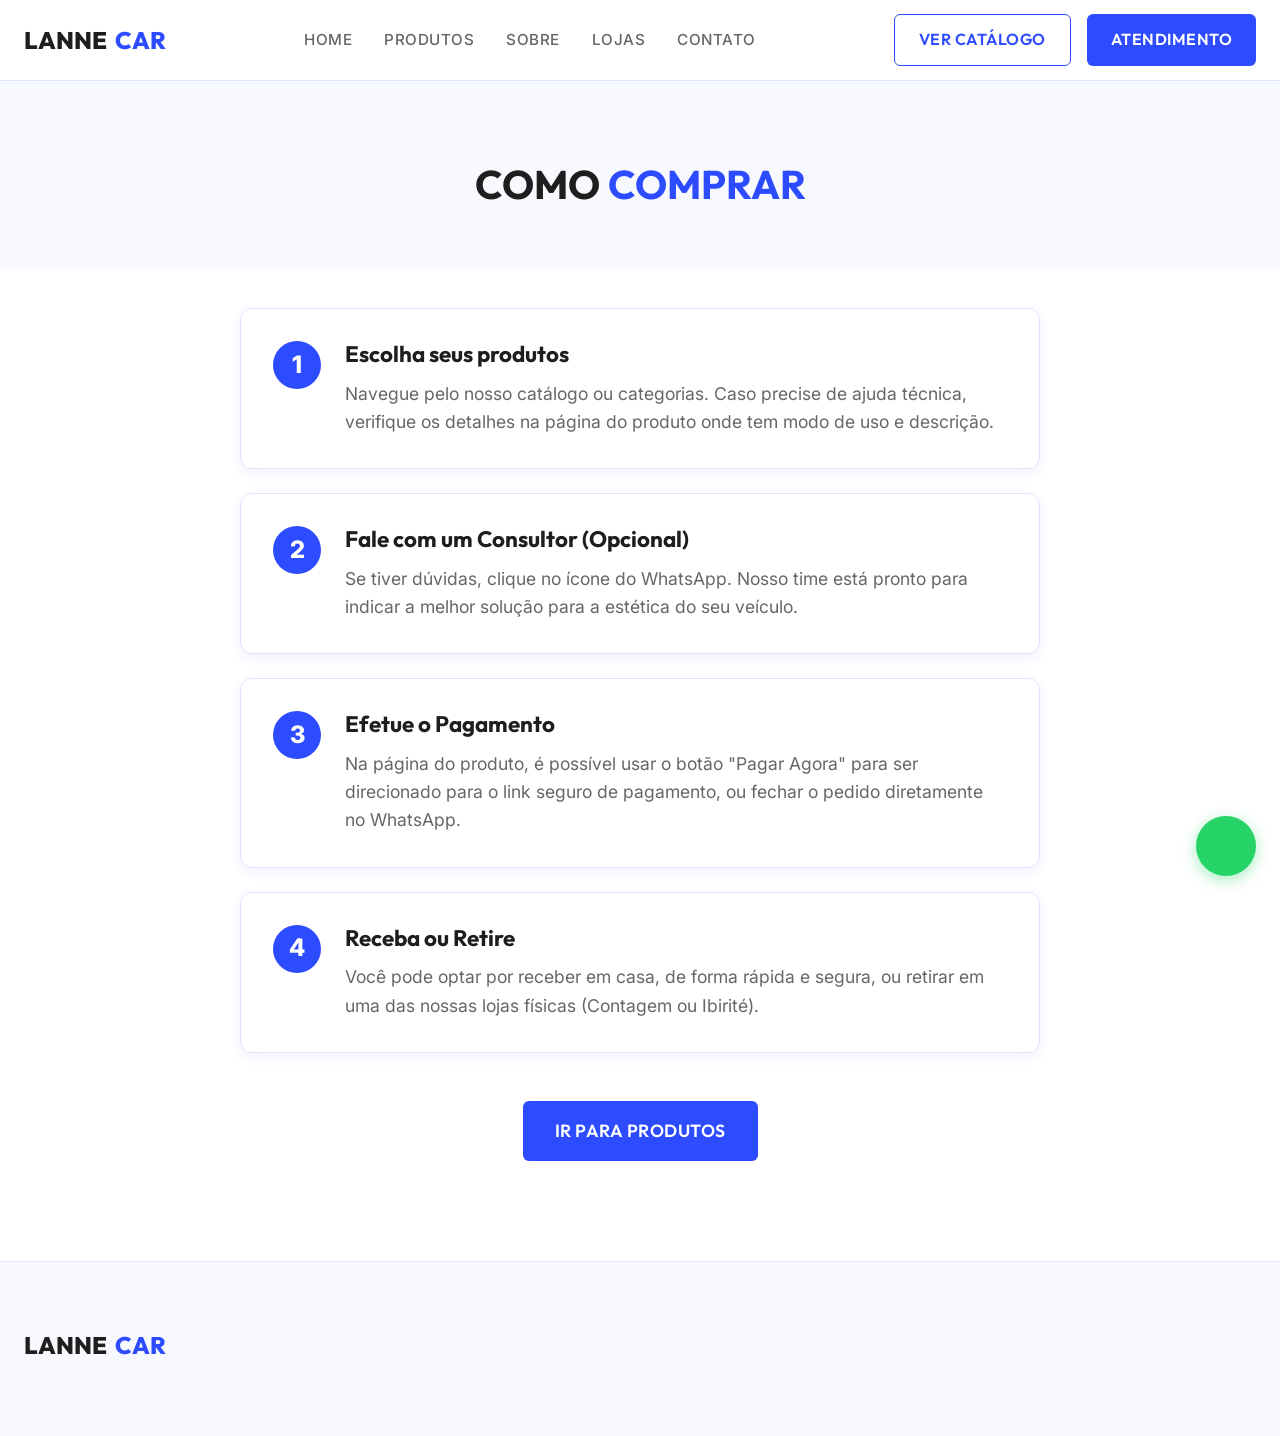
==== como-comprar.html @ 8e2ce5c0 "first commit" ====
<!DOCTYPE html>
<html lang="pt-BR">
<head>
  <meta charset="UTF-8">
  <meta name="viewport" content="width=device-width, initial-scale=1.0">
  <title>Como Comprar | Lanne Car</title>
  <link rel="icon" type="image/png" href="https://scontent.fsdu4-1.fna.fbcdn.net/v/t1.15752-9/660948894_961454283005131_7601419460369613948_n.png?stp=dst-png_s480x480&_nc_cat=104&ccb=1-7&_nc_sid=0024fc&_nc_ohc=mJZyaBDKS7AQ7kNvwHvlDQ8&_nc_oc=Adqmt0sM0Fbmg-bQr2sOGzH-_mkMLDlBms2aUweGAhyrxts8bx9t1x0LIhRByRxDQFmzbzq97hFnvZgyqr-ss69I&_nc_ad=z-m&_nc_cid=1295&_nc_zt=23&_nc_ht=scontent.fsdu4-1.fna&_nc_ss=7a32e&oh=03_Q7cD5AGkzr9L77WL-gCHNC8WJWsJtWjnVPq7baq5R8Hk63WqEA&oe=69F732B8" />
  <link rel="stylesheet" href="style.css">
  <style>
    .support-header {
      padding: 160px 0 60px;
      text-align: center;
      background: var(--color-soft-gray);
    }
    .support-content {
      max-width: 800px;
      margin: 0 auto;
      padding: 40px 0 100px;
    }
    .step-card {
      background: var(--color-white);
      padding: 32px;
      border-radius: var(--radius);
      border: 1px solid var(--color-gray);
      margin-bottom: 24px;
      display: flex;
      gap: 24px;
      align-items: flex-start;
      box-shadow: var(--shadow);
    }
    .step-num {
      width: 48px;
      height: 48px;
      background: var(--color-blue);
      color: var(--color-white);
      border-radius: 50%;
      display: flex;
      align-items: center;
      justify-content: center;
      font-size: 1.5rem;
      font-weight: 800;
      flex-shrink: 0;
    }
    .step-text h2 {
      font-size: 1.4rem;
      margin-bottom: 12px;
      color: var(--color-black);
    }
    .step-text p {
      color: var(--color-light-gray);
      font-size: 1.1rem;
      line-height: 1.6;
    }
    @media (max-width: 576px) {
      .step-card { flex-direction: column; }
    }
  </style>
</head>
<body>

  <header>
    <div class="container header-container">
      <a href="index.html" class="logo">LANNE<span>CAR</span></a>
      <ul class="nav-menu">
        <li><a href="index.html" class="nav-link">Home</a></li>
        <li><a href="produtos.html" class="nav-link">Produtos</a></li>
        <li><a href="sobre.html" class="nav-link">Sobre</a></li>
        <li><a href="lojas.html" class="nav-link">Lojas</a></li>
        <li><a href="contato.html" class="nav-link">Contato</a></li>
      </ul>
      <div class="header-actions">
        <a href="produtos.html" class="btn btn-secondary">Ver Catálogo</a>
        <a href="#" class="btn btn-primary js-wpp-link" target="_blank">Atendimento</a>
      </div>
      <button class="mobile-menu-btn">☰</button>
    </div>
  </header>

  <div class="support-header">
    <div class="container">
      <h1 class="section-title" style="margin-bottom: 0;">Como <span>Comprar</span></h1>
    </div>
  </div>

  <main class="container support-content">
    
    <div class="step-card">
      <div class="step-num">1</div>
      <div class="step-text">
        <h2>Escolha seus produtos</h2>
        <p>Navegue pelo nosso catálogo ou categorias. Caso precise de ajuda técnica, verifique os detalhes na página do produto onde tem modo de uso e descrição.</p>
      </div>
    </div>
    
    <div class="step-card">
      <div class="step-num">2</div>
      <div class="step-text">
        <h2>Fale com um Consultor (Opcional)</h2>
        <p>Se tiver dúvidas, clique no ícone do WhatsApp. Nosso time está pronto para indicar a melhor solução para a estética do seu veículo.</p>
      </div>
    </div>

    <div class="step-card">
      <div class="step-num">3</div>
      <div class="step-text">
        <h2>Efetue o Pagamento</h2>
        <p>Na página do produto, é possível usar o botão "Pagar Agora" para ser direcionado para o link seguro de pagamento, ou fechar o pedido diretamente no WhatsApp.</p>
      </div>
    </div>

    <div class="step-card">
      <div class="step-num">4</div>
      <div class="step-text">
        <h2>Receba ou Retire</h2>
        <p>Você pode optar por receber em casa, de forma rápida e segura, ou retirar em uma das nossas lojas físicas (Contagem ou Ibirité).</p>
      </div>
    </div>

    <div style="text-align: center; margin-top: 48px;">
      <a href="produtos.html" class="btn btn-primary" style="padding: 16px 32px; font-size: 1.1rem;">Ir para produtos</a>
    </div>

  </main>

  <footer>
    <div class="container">
      <div class="footer-grid">
        <div class="footer-col">
          <a href="index.html" class="logo">LANNE<span>CAR</span></a>
        </div>
      </div>
    </div>
  </footer>

  <script src="script.js"></script>
</body>
</html>
---- style.css ----
@import url('https://fonts.googleapis.com/css2?family=Outfit:wght@300;400;600;700;800&family=Inter:wght@400;500;600&display=swap');

:root {
  --color-blue: #2D4BFF;
  --color-secondary-blue: #00AEEF;
  --color-blue-dark: #1A35CF;
  --color-blue-light: #F4F7FF;
  --color-white: #FFFFFF;
  --color-black: #1E1E1E;
  --color-gray: #E0E4FF;
  --color-light-gray: #666666;
  --color-soft-gray: #F8F9FF;

  --font-heading: 'Outfit', sans-serif;
  --font-body: 'Inter', sans-serif;

  --transition: all 0.3s ease;
  --radius: 12px;
  --radius-sm: 6px;
  --radius-lg: 20px;
  --shadow: 0 4px 12px rgba(45, 75, 255, 0.08);
  --shadow-lg: 0 10px 30px rgba(45, 75, 255, 0.12);
}

* {
  margin: 0;
  padding: 0;
  box-sizing: border-box;
}

body {
  font-family: var(--font-body);
  background-color: var(--color-white);
  color: var(--color-black);
  line-height: 1.6;
  overflow-x: hidden;
}

h1, h2, h3, h4, h5, h6 {
  font-family: var(--font-heading);
  font-weight: 700;
  line-height: 1.2;
}

a {
  text-decoration: none;
  color: inherit;
  transition: var(--transition);
}

ul {
  list-style: none;
}

img {
  max-width: 100%;
  height: auto;
  display: block;
}

/* Base Components */
.container {
  width: 100%;
  max-width: 1280px;
  margin: 0 auto;
  padding: 0 24px;
}

/* Buttons */
.btn {
  display: inline-flex;
  align-items: center;
  justify-content: center;
  padding: 12px 24px;
  border-radius: var(--radius-sm);
  font-family: var(--font-heading);
  font-weight: 600;
  font-size: 1rem;
  letter-spacing: 0.5px;
  cursor: pointer;
  transition: var(--transition);
  border: none;
  gap: 8px;
  text-transform: uppercase;
}

.btn-primary {
  background-color: var(--color-blue);
  color: var(--color-white);
}

.btn-primary:hover {
  background-color: var(--color-blue-dark);
  box-shadow: 0 4px 15px rgba(45, 75, 255, 0.3);
}

.btn-secondary {
  background-color: var(--color-white);
  color: var(--color-blue);
  border: 1px solid var(--color-blue);
}

.btn-secondary:hover {
  background-color: var(--color-blue-light);
}

.btn-accent {
  background-color: var(--color-blue);
  color: var(--color-white);
}

.btn-accent:hover {
  background-color: var(--color-blue-dark);
}

.btn-whatsapp {
  background-color: #25D366;
  color: var(--color-white);
  border-radius: var(--radius-sm);
}
.btn-whatsapp:hover {
  background-color: #20BA56;
  box-shadow: 0 4px 15px rgba(37, 211, 102, 0.3);
}

/* Header */
header {
  position: fixed;
  top: 0;
  width: 100%;
  background-color: rgba(255, 255, 255, 0.95);
  backdrop-filter: blur(10px);
  z-index: 1000;
  border-bottom: 1px solid var(--color-gray);
}

.header-container {
  display: flex;
  justify-content: space-between;
  align-items: center;
  height: 80px;
}

.logo {
  font-family: var(--font-heading);
  font-weight: 800;
  font-size: 1.5rem;
  color: var(--color-black);
  display: flex;
  align-items: center;
  gap: 8px;
}
.logo span {
  color: var(--color-blue);
}

.nav-menu {
  display: flex;
  gap: 32px;
}

.nav-link {
  font-weight: 500;
  color: var(--color-light-gray);
  font-size: 0.95rem;
  text-transform: uppercase;
  letter-spacing: 0.5px;
}

.nav-link:hover, .nav-link.active {
  color: var(--color-blue);
}

.header-actions {
  display: flex;
  gap: 16px;
}

.mobile-menu-btn {
  display: none;
  background: none;
  border: none;
  color: var(--color-black);
  font-size: 1.5rem;
  cursor: pointer;
}

/* Section base */
.section {
  padding: 80px 0;
}

.section-title {
  text-align: center;
  font-size: 2.5rem;
  margin-bottom: 48px;
  text-transform: uppercase;
  color: var(--color-black);
}
.section-title span {
  color: var(--color-blue);
}

/* Cards */
.product-card {
  background-color: var(--color-white);
  border-radius: var(--radius);
  overflow: hidden;
  transition: var(--transition);
  border: 1px solid var(--color-gray);
  display: flex;
  flex-direction: column;
  box-shadow: var(--shadow);
}

.product-card:hover {
  transform: translateY(-5px);
  box-shadow: var(--shadow-lg);
  border-color: var(--color-blue);
}

.product-img-wrap {
  position: relative;
  width: 100%;
  aspect-ratio: 1;
  overflow: hidden;
  background-color: var(--color-soft-gray);
  display: flex;
  align-items: center;
  justify-content: center;
}
.product-img-wrap img {
  width: 100%;
  height: 100%;
  object-fit: cover;
  transition: var(--transition);
}
.product-card:hover .product-img-wrap img {
  transform: scale(1.05);
}

.product-category {
  position: absolute;
  top: 12px;
  left: 12px;
  background-color: var(--color-blue);
  color: #fff;
  padding: 4px 8px;
  font-size: 0.75rem;
  font-weight: 600;
  border-radius: var(--radius-sm);
  text-transform: uppercase;
  font-family: var(--font-heading);
  z-index: 1;
}

.product-info {
  padding: 24px;
  display: flex;
  flex-direction: column;
  flex-grow: 1;
}

.product-stars {
  color: var(--color-blue);
  margin-bottom: 12px;
  font-size: 0.9rem;
  display: flex;
  gap: 2px;
}

.product-title {
  font-size: 1.1rem;
  margin-bottom: 8px;
  color: var(--color-black);
  display: -webkit-box;
  -webkit-line-clamp: 2;
  line-clamp: 2;
  -webkit-box-orient: vertical;
  overflow: hidden;
  min-height: 2.64rem;
}

.product-desc {
  font-size: 0.85rem;
  color: var(--color-light-gray);
  margin-bottom: 16px;
  display: -webkit-box;
  -webkit-line-clamp: 2;
  line-clamp: 2;
  -webkit-box-orient: vertical;
  overflow: hidden;
  flex-grow: 1;
}

.product-price {
  font-size: 1.4rem;
  font-weight: 800;
  color: var(--color-blue);
  font-family: var(--font-heading);
  margin-bottom: 16px;
}

.product-actions {
  display: flex;
  flex-direction: column;
  gap: 8px;
}

/* Icons */
.icon-svg {
  width: 24px;
  height: 24px;
  fill: currentColor;
}

/* Floating WhatsApp */
.floating-wpp {
  position: fixed;
  bottom: 24px;
  right: 24px;
  background-color: #25D366;
  color: var(--color-white);
  width: 60px;
  height: 60px;
  border-radius: 50%;
  display: flex;
  align-items: center;
  justify-content: center;
  font-size: 32px;
  box-shadow: 0 4px 15px rgba(37, 211, 102, 0.4);
  z-index: 1000;
  transition: var(--transition);
}
.floating-wpp:hover {
  transform: scale(1.1);
}

/* Footer */
footer {
  background-color: var(--color-soft-gray);
  padding: 64px 0 24px;
  border-top: 1px solid var(--color-gray);
  color: var(--color-black);
}
.footer-grid {
  display: grid;
  grid-template-columns: 2fr 1fr 1fr 1fr;
  gap: 48px;
  margin-bottom: 48px;
}
.footer-col h3 {
  font-size: 1.2rem;
  margin-bottom: 24px;
  color: var(--color-black);
}
.footer-links {
  display: flex;
  flex-direction: column;
  gap: 12px;
}
.footer-links a {
  color: var(--color-light-gray);
}
.footer-links a:hover {
  color: var(--color-blue);
}
.footer-bottom {
  text-align: center;
  padding-top: 24px;
  border-top: 1px solid var(--color-gray);
  color: var(--color-light-gray);
  font-size: 0.9rem;
}

/* Responsive */
@media (max-width: 992px) {
  .nav-menu {
    display: none;
  }
  .mobile-menu-btn {
    display: block;
  }
  .header-actions .btn {
    display: none;
  }
  .nav-menu {
    display: none;
    flex-direction: column;
    position: absolute;
    top: 80px;
    left: 0;
    width: 100%;
    background-color: var(--color-white);
    padding: 24px;
    border-bottom: 1px solid var(--color-gray);
    box-shadow: var(--shadow-lg);
    z-index: 1000;
  }
  .nav-menu.show {
    display: flex;
  }
  .nav-menu li {
    margin-bottom: 16px;
  }
  .nav-menu li:last-child {
    margin-bottom: 0;
  }
  .nav-link {
    font-size: 1.1rem;
    display: block;
  }
  .footer-grid {
    grid-template-columns: 1fr 1fr;
  }
}
@media (max-width: 576px) {
  .footer-grid {
    grid-template-columns: 1fr;
  }
  .section-title {
    font-size: 2rem;
  }
  .hero-buttons {
    flex-direction: column;
  }
  .hero-buttons .btn {
    width: 100%;
  }
}
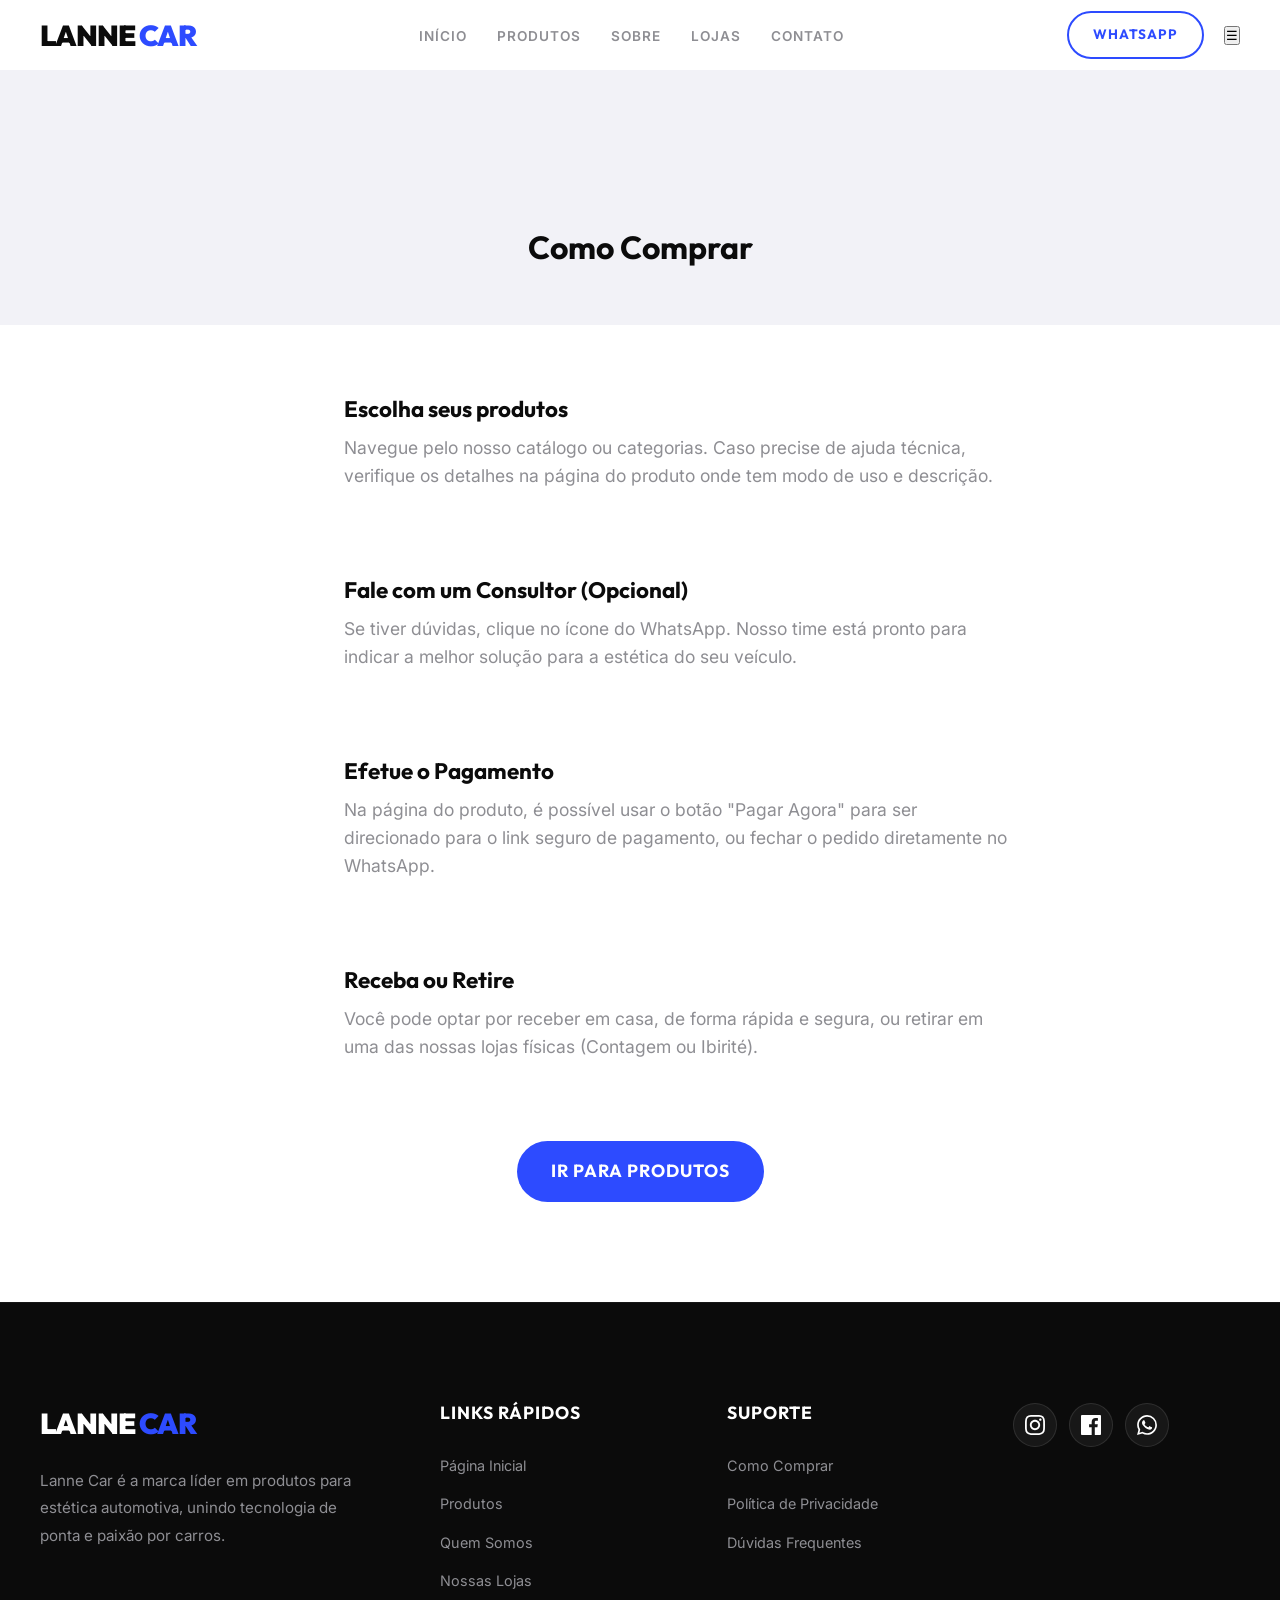
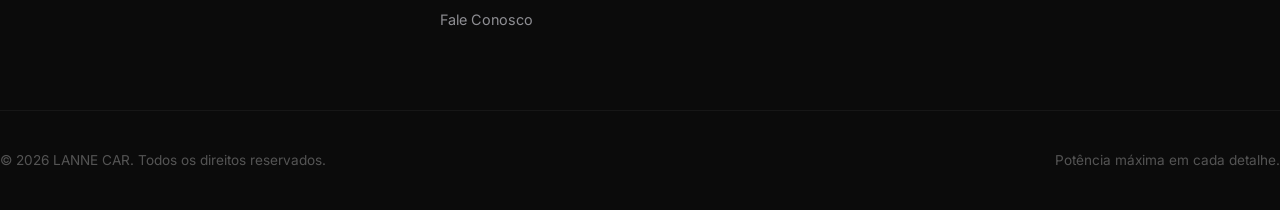
==== commit b9e80014: "atualização do site" ====
--- a/como-comprar.html
+++ b/como-comprar.html
@@ -58,21 +58,23 @@
 </head>
 <body>
 
-  <header>
-    <div class="container header-container">
+  <!-- Header -->
+  <header id="main-header" class="scrolled">
+    <div class="container header-inner">
       <a href="index.html" class="logo">LANNE<span>CAR</span></a>
-      <ul class="nav-menu">
-        <li><a href="index.html" class="nav-link">Home</a></li>
-        <li><a href="produtos.html" class="nav-link">Produtos</a></li>
-        <li><a href="sobre.html" class="nav-link">Sobre</a></li>
-        <li><a href="lojas.html" class="nav-link">Lojas</a></li>
-        <li><a href="contato.html" class="nav-link">Contato</a></li>
-      </ul>
+      <nav>
+        <ul class="nav-menu">
+          <li><a href="index.html" class="nav-link">Início</a></li>
+          <li><a href="produtos.html" class="nav-link">Produtos</a></li>
+          <li><a href="sobre.html" class="nav-link">Sobre</a></li>
+          <li><a href="lojas.html" class="nav-link">Lojas</a></li>
+          <li><a href="contato.html" class="nav-link">Contato</a></li>
+        </ul>
+      </nav>
       <div class="header-actions">
-        <a href="produtos.html" class="btn btn-secondary">Ver Catálogo</a>
-        <a href="#" class="btn btn-primary js-wpp-link" target="_blank">Atendimento</a>
+        <a href="#" class="btn btn-outline js-wpp-link" target="_blank">WhatsApp</a>
+        <button id="open-menu" class="mobile-only-btn" aria-label="Abrir Menu">☰</button>
       </div>
-      <button class="mobile-menu-btn">☰</button>
     </div>
   </header>
 
@@ -122,16 +124,72 @@
 
   </main>
 
-  <footer>
+  <footer class="main-footer">
     <div class="container">
       <div class="footer-grid">
-        <div class="footer-col">
+        <div class="footer-brand">
           <a href="index.html" class="logo">LANNE<span>CAR</span></a>
+          <p>Lanne Car é a marca líder em produtos para estética automotiva, unindo tecnologia de ponta e paixão por carros.</p>
         </div>
+        
+        <div class="footer-column">
+          <h4>Links Rápidos</h4>
+          <ul class="footer-links">
+            <li><a href="index.html">Página Inicial</a></li>
+            <li><a href="produtos.html">Produtos</a></li>
+            <li><a href="sobre.html">Quem Somos</a></li>
+            <li><a href="lojas.html">Nossas Lojas</a></li>
+            <li><a href="contato.html">Fale Conosco</a></li>
+          </ul>
+        </div>
+
+        <div class="footer-column">
+          <h4>Suporte</h4>
+          <ul class="footer-links">
+            <li><a href="como-comprar.html">Como Comprar</a></li>
+            <li><a href="politica.html">Política de Privacidade</a></li>
+            <li><a href="contato.html">Dúvidas Frequentes</a></li>
+          </ul>
+        </div>
+
+        <div class="footer-column">
+            <div class="footer-social">
+            <a href="https://www.instagram.com/lannecar/" class="social-icon" aria-label="Instagram" target="_blank">
+              <svg viewBox="0 0 24 24"><path d="M12 2.163c3.204 0 3.584.012 4.85.07 3.252.148 4.771 1.691 4.919 4.919.058 1.265.069 1.645.069 4.849 0 3.205-.012 3.584-.069 4.849-.149 3.225-1.664 4.771-4.919 4.919-1.266.058-1.644.07-4.85.07-3.204 0-3.584-.012-4.849-.07-3.26-.149-4.771-1.699-4.919-4.92-.058-1.265-.07-1.644-.07-4.849 0-3.204.013-3.583.07-4.849.149-3.227 1.664-4.771 4.919-4.919 1.266-.057 1.645-.069 4.849-.069zm0-2.163c-3.259 0-3.667.014-4.947.072-4.358.2-6.78 2.618-6.98 6.98-.059 1.281-.073 1.689-.073 4.948 0 3.259.014 3.668.072 4.948.2 4.358 2.618 6.78 6.98 6.98 1.281.058 1.689.072 4.948.072 3.259 0 3.668-.014 4.948-.072 4.354-.2 6.782-2.618 6.979-6.98.059-1.28.073-1.689.073-4.948 0-3.259-.014-3.667-.072-4.947-.196-4.354-2.617-6.78-6.979-6.98-1.281-.059-1.69-.073-4.949-.073zm0 5.838c-3.403 0-6.162 2.759-6.162 6.162s2.759 6.163 6.162 6.163 6.162-2.759 6.162-6.163c0-3.403-2.759-6.162-6.162-6.162zm0 10.162c-2.209 0-4-1.79-4-4 0-2.209 1.791-4 4-4s4 1.791 4 4c0 2.21-1.791 4-4 4zm6.406-11.845c-.796 0-1.441.645-1.441 1.44s.645 1.44 1.441 1.44c.795 0 1.439-.645 1.439-1.44s-.644-1.44-1.439-1.44z"/></svg>
+            </a>
+            <a href="https://www.facebook.com/lannecaroficial/" class="social-icon" aria-label="Facebook" target="_blank">
+              <svg viewBox="0 0 24 24"><path d="M22.675 0h-21.35c-.732 0-1.325.593-1.325 1.325v21.351c0 .731.593 1.324 1.325 1.324h11.495v-9.294h-3.128v-3.622h3.128v-2.671c0-3.1 1.893-4.788 4.659-4.788 1.325 0 2.463.099 2.795.143v3.24l-1.918.001c-1.504 0-1.795.715-1.795 1.763v2.313h3.587l-.467 3.622h-3.12v9.293h6.116c.73 0 1.323-.593 1.323-1.325v-21.35c0-.732-.593-1.325-1.325-1.325z"/></svg>
+            </a>
+            <a href="#" class="social-icon js-wpp-link" aria-label="WhatsApp" target="_blank">
+              <svg viewBox="0 0 24 24"><path d="M17.472 14.382c-.297-.149-1.758-.867-2.03-.967-.273-.099-.471-.148-.67.15-.197.297-.767.966-.94 1.164-.173.199-.347.223-.644.075-.297-.15-1.255-.463-2.39-1.475-.883-.788-1.48-1.761-1.653-2.059-.173-.297-.018-.458.13-.606.134-.133.298-.347.446-.52.149-.174.198-.298.298-.497.099-.198.05-.371-.025-.52-.075-.149-.669-1.612-.916-2.207-.242-.579-.487-.5-.669-.51-.173-.008-.371-.01-.57-.01-.198 0-.52.074-.792.372-.272.297-1.04 1.016-1.04 2.479 0 1.462 1.065 2.875 1.213 3.074.149.198 2.096 3.2 5.077 4.487.709.306 1.262.489 1.694.625.712.227 1.36.195 1.871.118.571-.085 1.758-.719 2.006-1.413.248-.694.248-1.289.173-1.413-.074-.124-.272-.198-.57-.347m-5.421 7.403h-.004a9.87 9.87 0 01-5.031-1.378l-.361-.214-3.741.982.998-3.648-.235-.374a9.86 9.86 0 01-1.51-5.26c.001-5.45 4.436-9.884 9.888-9.884 2.64 0 5.122 1.03 6.988 2.898a9.825 9.825 0 012.893 6.994c-.003 5.45-4.437 9.884-9.885 9.884m8.413-18.297A11.815 11.815 0 0012.05 0C5.495 0 .16 5.335.157 11.892c0 2.096.547 4.142 1.588 5.945L.057 24l6.305-1.654a11.882 11.882 0 005.683 1.448h.005c6.554 0 11.89-5.335 11.893-11.893a11.821 11.821 0 00-3.48-8.413z"/></svg>
+            </a>
+          </div>
+         </a>
+          </div>
+        </div>
+      </div>
+      
+      <div class="footer-bottom">
+        <p>&copy; 2026 LANNE CAR. Todos os direitos reservados.</p>
+        <p>Potência máxima em cada detalhe.</p>
       </div>
     </div>
   </footer>
 
+  <!-- Mobile Menu Overlay -->
+  <div id="mobile-menu" class="menu-overlay">
+    <div class="menu-card">
+      <button id="close-menu" class="menu-close">×</button>
+      <nav class="mobile-nav">
+        <a href="index.html" class="mobile-link">Início</a>
+        <a href="produtos.html" class="mobile-link">Produtos</a>
+        <a href="sobre.html" class="mobile-link">Sobre</a>
+        <a href="lojas.html" class="mobile-link">Lojas</a>
+        <a href="contato.html" class="mobile-link">Contato</a>
+      </nav>
+    </div>
+  </div>
+
   <script src="script.js"></script>
 </body>
 </html>
--- a/style.css
+++ b/style.css
@@ -1,25 +1,174 @@
-@import url('https://fonts.googleapis.com/css2?family=Outfit:wght@300;400;600;700;800&family=Inter:wght@400;500;600&display=swap');
+@import url('https://fonts.googleapis.com/css2?family=Outfit:wght@300;400;500;600;700;800;900&family=Inter:wght@300;400;500;600&display=swap');
 
 :root {
-  --color-blue: #2D4BFF;
-  --color-secondary-blue: #00AEEF;
-  --color-blue-dark: #1A35CF;
-  --color-blue-light: #F4F7FF;
+  /* Brand Colors - Premium Automotive Palette (Updated) */
+  --color-primary: #2D4BFF; /* Updated Blue */
+  --color-primary-dark: #1A35CF;
+  --color-primary-light: #E6EEFF;
+  --color-accent-yellow: #FFD500; /* New Yellow */
   --color-white: #FFFFFF;
-  --color-black: #1E1E1E;
-  --color-gray: #E0E4FF;
-  --color-light-gray: #666666;
-  --color-soft-gray: #F8F9FF;
-
+  --color-black: #0B0B0B; /* Updated Black */
+  --color-dark-gray: #1C1C1E;
+  --color-medium-gray: #3A3A3C;
+  --color-light-gray: #8E8E93;
+  --color-soft-gray: #F2F2F7;
+
+  /* Typography */
   --font-heading: 'Outfit', sans-serif;
   --font-body: 'Inter', sans-serif;
 
-  --transition: all 0.3s ease;
-  --radius: 12px;
-  --radius-sm: 6px;
-  --radius-lg: 20px;
-  --shadow: 0 4px 12px rgba(45, 75, 255, 0.08);
-  --shadow-lg: 0 10px 30px rgba(45, 75, 255, 0.12);
+  /* Effects */
+  --transition-fast: 0.2s cubic-bezier(0.4, 0, 0.2, 1);
+  --transition-smooth: 0.5s cubic-bezier(0.4, 0, 0.2, 1);
+  --transition-slow: 1s cubic-bezier(0.4, 0, 0.2, 1);
+  
+  --radius-sm: 8px;
+  --radius-md: 16px;
+  --radius-lg: 32px;
+  --radius-pill: 500px;
+
+  --shadow-sm: 0 4px 12px rgba(0, 0, 0, 0.05);
+  --shadow-md: 0 12px 32px rgba(0, 0, 0, 0.1);
+  --shadow-lg: 0 24px 64px rgba(0, 0, 0, 0.15);
+  --glass: blur(16px) saturate(180%);
+  --glass-bg: rgba(255, 255, 255, 0.7);
+  --glass-dark-bg: rgba(11, 11, 11, 0.7);
+}
+
+/* --- Reveal Animations --- */
+.reveal {
+  opacity: 0;
+  transform: translateY(30px);
+  transition: opacity 0.8s ease, transform 0.8s ease;
+}
+
+.reveal.active {
+  opacity: 1;
+  transform: translateY(0);
+}
+
+.reveal-left {
+  opacity: 0;
+  transform: translateX(-30px);
+  transition: opacity 0.8s ease, transform 0.8s ease;
+}
+
+.reveal-left.active {
+  opacity: 1;
+  transform: translateX(0);
+}
+
+.reveal-right {
+  opacity: 0;
+  transform: translateX(30px);
+  transition: opacity 0.8s ease, transform 0.8s ease;
+}
+
+.reveal-right.active {
+  opacity: 1;
+  transform: translateX(0);
+}
+
+/* --- About Cinematic Sections --- */
+.about-hero {
+  position: relative;
+  height: 100vh;
+  margin-top: -90px; /* Offset global body padding */
+  padding-top: 90px; /* Space for the header */
+  display: flex;
+  align-items: center;
+  justify-content: center;
+  text-align: center;
+  overflow: hidden;
+  background: var(--color-black);
+}
+
+.about-hero img {
+  position: absolute;
+  top: 0;
+  left: 0;
+  width: 100%;
+  height: 100%;
+  object-fit: cover;
+  opacity: 0.6;
+}
+
+.history-section h1 {
+  font-size: clamp(3rem, 10vw, 8rem);
+  line-height: 0.85;
+  color: var(--color-black);
+  margin-bottom: 2rem;
+  letter-spacing: -3px;
+}
+
+.history-content p {
+  font-size: 1.25rem;
+  line-height: 1.8;
+  color: var(--color-medium-gray);
+  margin-bottom: 2rem;
+  max-width: 800px;
+}
+
+.purpose-section {
+  background-color: var(--color-black);
+  color: var(--color-white);
+  padding: 150px 0;
+  text-align: center;
+}
+
+.values-grid {
+  display: grid;
+  grid-template-columns: repeat(auto-fit, minmax(280px, 1fr));
+  gap: 40px;
+  margin-top: 60px;
+}
+
+.value-card {
+  background: var(--color-white);
+  padding: 40px;
+  border-radius: var(--radius-lg);
+  border: 1px solid var(--color-soft-gray);
+  transition: var(--transition-smooth);
+}
+
+.value-card:hover {
+  border-color: var(--color-primary);
+  transform: translateY(-5px);
+  box-shadow: var(--shadow-md);
+}
+
+.value-icon {
+  width: 60px;
+  height: 60px;
+  background: var(--color-primary-light);
+  color: var(--color-primary);
+  border-radius: 50%;
+  display: flex;
+  align-items: center;
+  justify-content: center;
+  margin-bottom: 24px;
+}
+
+.counter-section {
+  display: grid;
+  grid-template-columns: repeat(auto-fit, minmax(200px, 1fr));
+  gap: 40px;
+  text-align: center;
+  padding: 100px 0;
+}
+
+.count-item h2 {
+  font-size: 4.5rem;
+  color: var(--color-primary);
+  margin-bottom: 10px;
+}
+
+.count-item span {
+  font-family: var(--font-heading);
+  font-weight: 700;
+  text-transform: uppercase;
+  color: var(--color-light-gray);
+  letter-spacing: 2px;
 }
 
 * {
@@ -28,24 +177,31 @@
   box-sizing: border-box;
 }
 
+html {
+  scroll-behavior: smooth;
+  font-size: 16px;
+}
+
 body {
   font-family: var(--font-body);
   background-color: var(--color-white);
   color: var(--color-black);
-  line-height: 1.6;
+  line-height: 1.4; /* Slightly tighter line height */
   overflow-x: hidden;
+  -webkit-font-smoothing: antialiased;
+  padding-top: 70px; /* Further reduced from 80px */
 }
 
 h1, h2, h3, h4, h5, h6 {
   font-family: var(--font-heading);
+  line-height: 1.1;
   font-weight: 700;
-  line-height: 1.2;
 }
 
 a {
   text-decoration: none;
   color: inherit;
-  transition: var(--transition);
+  transition: var(--transition-fast);
 }
 
 ul {
@@ -58,373 +214,815 @@
   display: block;
 }
 
-/* Base Components */
+/* --- Layout Components --- */
 .container {
   width: 100%;
-  max-width: 1280px;
+  max-width: 1360px; /* Slightly reduced from 1440px for tighter feel */
   margin: 0 auto;
-  padding: 0 24px;
-}
-
-/* Buttons */
-.btn {
-  display: inline-flex;
-  align-items: center;
-  justify-content: center;
-  padding: 12px 24px;
-  border-radius: var(--radius-sm);
-  font-family: var(--font-heading);
-  font-weight: 600;
-  font-size: 1rem;
-  letter-spacing: 0.5px;
-  cursor: pointer;
-  transition: var(--transition);
-  border: none;
-  gap: 8px;
-  text-transform: uppercase;
-}
-
-.btn-primary {
-  background-color: var(--color-blue);
-  color: var(--color-white);
-}
-
-.btn-primary:hover {
-  background-color: var(--color-blue-dark);
-  box-shadow: 0 4px 15px rgba(45, 75, 255, 0.3);
-}
-
-.btn-secondary {
-  background-color: var(--color-white);
-  color: var(--color-blue);
-  border: 1px solid var(--color-blue);
-}
-
-.btn-secondary:hover {
-  background-color: var(--color-blue-light);
-}
-
-.btn-accent {
-  background-color: var(--color-blue);
-  color: var(--color-white);
-}
-
-.btn-accent:hover {
-  background-color: var(--color-blue-dark);
-}
-
-.btn-whatsapp {
-  background-color: #25D366;
-  color: var(--color-white);
-  border-radius: var(--radius-sm);
-}
-.btn-whatsapp:hover {
-  background-color: #20BA56;
-  box-shadow: 0 4px 15px rgba(37, 211, 102, 0.3);
-}
-
-/* Header */
+  padding: 0 40px; /* Reduced from 60px */
+}
+
+@media (max-width: 768px) {
+  .container { padding: 0 24px; }
+}
+
+.section {
+  padding: 50px 0; /* Further reduced from 80px */
+}
+
+@media (max-width: 768px) {
+  .section { padding: 80px 0; }
+}
+
+/* --- Navigation Header --- */
 header {
   position: fixed;
   top: 0;
-  width: 100%;
-  background-color: rgba(255, 255, 255, 0.95);
-  backdrop-filter: blur(10px);
-  z-index: 1000;
-  border-bottom: 1px solid var(--color-gray);
-}
-
-.header-container {
+  left: 0;
+  width: 100%;
+  height: 70px; /* Further reduced from 80px */
+  display: flex;
+  align-items: center;
+  z-index: 2000; /* Higher z-index to stay above all content */
+  transition: var(--transition-smooth);
+}
+
+header.scrolled {
+  height: 70px;
+  background: var(--glass-bg);
+  backdrop-filter: var(--glass);
+  box-shadow: var(--shadow-sm);
+  border-bottom: 1px solid rgba(0, 0, 0, 0.05);
+}
+
+header.dark-hero:not(.scrolled) {
+  background: transparent;
+}
+
+.header-inner {
   display: flex;
   justify-content: space-between;
   align-items: center;
-  height: 80px;
+  width: 100%;
+  height: 100%; /* Ensure centering works within header height */
 }
 
 .logo {
   font-family: var(--font-heading);
-  font-weight: 800;
-  font-size: 1.5rem;
+  font-weight: 900;
+  font-size: 1.8rem;
+  letter-spacing: -1px;
   color: var(--color-black);
   display: flex;
   align-items: center;
+  gap: 4px;
+}
+
+header.dark-hero:not(.scrolled) .logo {
+  color: var(--color-white);
+}
+
+.logo span {
+  color: var(--color-primary);
+}
+
+.nav-menu {
+  display: flex;
+  gap: 30px; /* Adjusted gap for better balance */
+  align-items: center;
+}
+
+.nav-link {
+  font-size: 0.85rem;
+  font-weight: 600;
+  text-transform: uppercase;
+  letter-spacing: 1px;
+  color: var(--color-light-gray);
+  position: relative;
+  padding: 8px 0;
+}
+
+header.dark-hero:not(.scrolled) .nav-link {
+  color: rgba(255, 255, 255, 0.7);
+}
+
+.nav-link:hover, .nav-link.active {
+  color: var(--color-primary);
+}
+
+header.dark-hero:not(.scrolled) .nav-link:hover {
+  color: var(--color-white);
+}
+
+.nav-link::after {
+  content: '';
+  position: absolute;
+  bottom: -4px; /* Slightly lower to not touch text */
+  left: 0;
+  width: 0;
+  height: 2px;
+  background-color: var(--color-primary);
+  transition: var(--transition-smooth);
+}
+
+.nav-link:hover::after, .nav-link.active::after {
+  width: 100%;
+}
+
+.header-actions {
+  display: flex;
+  align-items: center;
+  gap: 20px;
+}
+
+/* --- Buttons --- */
+.btn {
+  display: inline-flex;
+  align-items: center;
+  justify-content: center;
+  padding: 12px 24px; /* Standardized padding */
+  border-radius: var(--radius-pill);
+  font-family: var(--font-heading);
+  font-weight: 700;
+  font-size: 0.85rem; /* Standardized font size */
+  text-transform: uppercase;
+  letter-spacing: 1px;
+  cursor: pointer;
+  transition: var(--transition-smooth);
+  border: 2px solid transparent; /* Reserve space for borders */
   gap: 8px;
-}
-.logo span {
-  color: var(--color-blue);
-}
-
-.nav-menu {
+  white-space: nowrap;
+}
+
+.btn-primary {
+  background-color: var(--color-primary);
+  color: var(--color-white);
+}
+
+.btn-primary:hover {
+  background-color: var(--color-primary-dark);
+  transform: translateY(-2px);
+  box-shadow: 0 8px 24px rgba(0, 77, 255, 0.3);
+}
+
+.btn-outline {
+  background-color: transparent;
+  border: 2px solid var(--color-primary);
+  color: var(--color-primary);
+}
+
+.btn-outline:hover {
+  background-color: var(--color-primary);
+  color: var(--color-white);
+}
+
+header.dark-hero:not(.scrolled) .btn-outline {
+  border-color: var(--color-white);
+  color: var(--color-white);
+}
+
+header.dark-hero:not(.scrolled) .btn-outline:hover {
+  background-color: var(--color-white);
+  color: var(--color-black);
+}
+
+/* --- Hero Section --- */
+.hero {
+  position: relative;
+  width: 100%;
+  height: 100vh;
+  margin-top: -90px; /* Offset the body padding to start from viewport top */
+  padding-top: 90px; /* Internal offset to keep content below header */
+  display: flex;
+  align-items: center;
+  justify-content: center;
+  overflow: hidden;
+  background-color: var(--color-black);
+}
+
+.hero-video {
+  position: absolute;
+  top: 0;
+  left: 0;
+  width: 100%;
+  height: 100%;
+  object-fit: cover;
+  opacity: 0.75; /* Increased from 0.6 for more impact */
+}
+
+.hero-overlay {
+  position: absolute;
+  top: 0;
+  left: 0;
+  width: 100%;
+  height: 100%;
+  background: radial-gradient(circle at center, transparent 20%, rgba(0,0,0,0.5) 100%),
+              linear-gradient(to bottom, rgba(0,0,0,0.4) 0%, rgba(0,0,0,0.7) 100%);
+}
+
+.hero-content {
+  position: relative;
+  z-index: 10;
+  text-align: center;
+  color: var(--color-white);
+  max-width: 1000px;
+  padding: 0 40px; /* Add internal padding for safe spacing */
+}
+
+.hero-content h1 {
+  font-size: clamp(2.5rem, 8vw, 6rem); /* Slightly smaller base for mobile */
+  font-weight: 900;
+  margin-bottom: 24px;
+  text-transform: uppercase;
+  letter-spacing: -2px;
+  line-height: 0.95;
+  animation: slideInUp 1s cubic-bezier(0.4, 0, 0.2, 1) forwards;
+}
+
+.hero-content p {
+  font-size: clamp(1rem, 2vw, 1.5rem);
+  color: rgba(255, 255, 255, 0.8);
+  margin-bottom: 48px;
+  opacity: 0;
+  animation: fadeIn 1s 0.3s forwards;
+}
+
+.hero-btns {
+  display: flex;
+  gap: 20px;
+  justify-content: center;
+  opacity: 0;
+  animation: fadeIn 1s 0.6s forwards;
+}
+
+/* --- Horizontal Scroll Section --- */
+.horizontal-scroll-section {
+  background-color: var(--color-soft-gray);
+  padding: 100px 0;
+  overflow: hidden;
+}
+
+.scroll-header {
+  display: flex;
+  justify-content: space-between;
+  align-items: flex-end;
+  margin-bottom: 60px;
+}
+
+.scroll-title h2 {
+  font-size: 3.5rem;
+  text-transform: uppercase;
+}
+
+.scroll-container {
   display: flex;
   gap: 32px;
-}
-
-.nav-link {
-  font-weight: 500;
-  color: var(--color-light-gray);
-  font-size: 0.95rem;
-  text-transform: uppercase;
-  letter-spacing: 0.5px;
-}
-
-.nav-link:hover, .nav-link.active {
-  color: var(--color-blue);
-}
-
-.header-actions {
-  display: flex;
-  gap: 16px;
-}
-
-.mobile-menu-btn {
-  display: none;
-  background: none;
-  border: none;
-  color: var(--color-black);
-  font-size: 1.5rem;
-  cursor: pointer;
-}
-
-/* Section base */
-.section {
-  padding: 80px 0;
-}
-
-.section-title {
-  text-align: center;
-  font-size: 2.5rem;
-  margin-bottom: 48px;
+  overflow-x: auto;
+  padding: 20px 0 60px; /* Removed side padding, handled by container */
+  scrollbar-width: none;
+  scroll-snap-type: x mandatory;
+  cursor: grab;
+  max-width: 1440px;
+  margin: 0 auto;
+}
+
+.scroll-container::-webkit-scrollbar { display: none; }
+
+.product-slide {
+  background: var(--color-white);
+  border-radius: var(--radius-lg);
+  padding: 32px;
+  transition: var(--transition-smooth);
+  border: 1px solid rgba(0,0,0,0.05); /* Unified card borders */
+  box-shadow: var(--shadow-sm);
+  display: flex;
+  flex-direction: column;
+  width: 100%; /* Flexible by default for grids */
+}
+
+/* Horizontal Scroll Specifics (Homepage) */
+.scroll-container .product-slide {
+  flex: 0 0 auto;
+  width: 336px; /* Exactly 4 cards visible (1440 - (3 * 32)) / 4 = 336 */
+  scroll-snap-align: start;
+}
+
+.product-slide:hover {
+  transform: translateY(-10px);
+  box-shadow: var(--shadow-lg);
+  border-color: var(--color-primary);
+}
+
+.slide-img {
+  width: 100%;
+  aspect-ratio: 1;
+  background: var(--color-soft-gray);
+  border-radius: var(--radius-md);
+  margin-bottom: 24px;
+  display: flex;
+  align-items: center;
+  justify-content: center;
+  overflow: hidden;
+}
+
+.slide-img img {
+  width: 100%;
+  height: 100%;
+  object-fit: cover;
+  transition: var(--transition-slow);
+}
+
+.product-slide:hover .slide-img img {
+  transform: scale(1.1);
+}
+
+.slide-content h3 {
+  font-size: 1.1rem;
+  margin-bottom: 8px;
   text-transform: uppercase;
   color: var(--color-black);
-}
-.section-title span {
-  color: var(--color-blue);
-}
-
-/* Cards */
-.product-card {
-  background-color: var(--color-white);
-  border-radius: var(--radius);
+  height: 2.2rem; /* Ensure consistent titles */
   overflow: hidden;
-  transition: var(--transition);
-  border: 1px solid var(--color-gray);
-  display: flex;
-  flex-direction: column;
-  box-shadow: var(--shadow);
-}
-
-.product-card:hover {
-  transform: translateY(-5px);
-  box-shadow: var(--shadow-lg);
-  border-color: var(--color-blue);
-}
-
-.product-img-wrap {
-  position: relative;
-  width: 100%;
-  aspect-ratio: 1;
-  overflow: hidden;
-  background-color: var(--color-soft-gray);
-  display: flex;
-  align-items: center;
-  justify-content: center;
-}
-.product-img-wrap img {
-  width: 100%;
-  height: 100%;
-  object-fit: cover;
-  transition: var(--transition);
-}
-.product-card:hover .product-img-wrap img {
-  transform: scale(1.05);
-}
-
-.product-category {
-  position: absolute;
-  top: 12px;
-  left: 12px;
-  background-color: var(--color-blue);
-  color: #fff;
-  padding: 4px 8px;
-  font-size: 0.75rem;
-  font-weight: 600;
-  border-radius: var(--radius-sm);
-  text-transform: uppercase;
-  font-family: var(--font-heading);
-  z-index: 1;
-}
-
-.product-info {
-  padding: 24px;
-  display: flex;
-  flex-direction: column;
-  flex-grow: 1;
-}
-
-.product-stars {
-  color: var(--color-blue);
-  margin-bottom: 12px;
-  font-size: 0.9rem;
-  display: flex;
-  gap: 2px;
-}
-
-.product-title {
-  font-size: 1.1rem;
-  margin-bottom: 8px;
-  color: var(--color-black);
+}
+
+.slide-description {
+  font-size: 0.8rem;
+  color: var(--color-light-gray);
+  margin-bottom: 20px;
   display: -webkit-box;
   -webkit-line-clamp: 2;
   line-clamp: 2;
   -webkit-box-orient: vertical;
   overflow: hidden;
-  min-height: 2.64rem;
-}
-
-.product-desc {
-  font-size: 0.85rem;
+  height: 2.4rem;
+}
+
+.slide-category {
+  color: var(--color-primary);
+  font-weight: 700;
+  font-size: 0.7rem;
+  text-transform: uppercase;
+  margin-bottom: 12px;
+  display: block;
+}
+
+.slide-rating {
+  margin-bottom: 12px;
+  color: var(--color-primary);
+  font-size: 0.8rem;
+}
+
+.slide-price {
+  font-size: 1.4rem;
+  font-weight: 900;
+  color: var(--color-primary); /* Blue as per photo */
+  margin-bottom: 24px;
+  display: block;
+}
+
+.slide-actions {
+  display: flex;
+  flex-direction: column;
+  gap: 12px;
+}
+
+.slide-actions .btn {
+  width: 100% !important;
+}
+
+.slide-price {
+  font-size: 1.8rem;
+  font-weight: 900;
+  margin-top: auto;
+  color: var(--color-black);
+}
+
+/* --- Impact Section --- */
+.impact-section {
+  background: var(--color-black);
+  color: var(--color-white);
+  padding: 150px 0;
+  text-align: center;
+}
+
+.impact-grid {
+  display: grid;
+  grid-template-columns: repeat(3, 1fr);
+  gap: 40px;
+}
+
+.impact-item {
+  padding: 40px;
+}
+
+.impact-item h2 {
+  font-size: 4rem;
+  margin-bottom: 20px;
+  color: var(--color-primary);
+}
+
+.impact-item p {
+  font-size: 1.2rem;
   color: var(--color-light-gray);
-  margin-bottom: 16px;
-  display: -webkit-box;
-  -webkit-line-clamp: 2;
-  line-clamp: 2;
-  -webkit-box-orient: vertical;
-  overflow: hidden;
-  flex-grow: 1;
-}
-
-.product-price {
+}
+
+/* --- Map Section --- */
+#map-section {
+  height: 600px;
+  width: 100%;
+  position: relative;
+}
+
+.map-card {
+  position: absolute;
+  top: 40px;
+  left: 40px;
+  z-index: 100;
+  background: var(--glass-bg);
+  backdrop-filter: var(--glass);
+  padding: 40px;
+  border-radius: var(--radius-lg);
+  max-width: 400px;
+  box-shadow: var(--shadow-lg);
+}
+
+.map-card h2 {
+  font-size: 2rem;
+  margin-bottom: 24px;
+}
+
+.store-list {
+  display: flex;
+  flex-direction: column;
+  gap: 20px;
+}
+
+.store-item h4 {
+  margin-bottom: 4px;
+}
+
+.store-item p {
+  font-size: 0.9rem;
+  color: var(--color-medium-gray);
+}
+
+/* --- Mobile Menu --- */
+.menu-overlay {
+  position: fixed;
+  top: 0;
+  left: 0;
+  width: 100%;
+  height: 100vh;
+  background: rgba(0, 0, 0, 0.4);
+  backdrop-filter: blur(15px);
+  -webkit-backdrop-filter: blur(15px);
+  z-index: 2000;
+  display: flex;
+  align-items: center;
+  justify-content: center;
+  visibility: hidden;
+  opacity: 0;
+  transition: all 0.5s cubic-bezier(0.16, 1, 0.3, 1);
+  padding: 20px;
+}
+
+.menu-overlay.open {
+  visibility: visible;
+  opacity: 1;
+}
+
+.menu-card {
+  background: rgba(255, 255, 255, 0.95);
+  width: 100%;
+  max-width: 400px;
+  border-radius: 30px;
+  padding: 40px;
+  box-shadow: 0 30px 60px rgba(0,0,0,0.3);
+  transform: scale(0.9);
+  transition: all 0.5s cubic-bezier(0.16, 1, 0.3, 1);
+  position: relative;
+}
+
+.menu-overlay.open .menu-card {
+  transform: scale(1);
+}
+
+.menu-close {
+  position: absolute;
+  top: 25px;
+  right: 25px;
+  width: 40px;
+  height: 40px;
+  background: var(--color-soft-gray);
+  border: none;
+  border-radius: 50%;
+  color: var(--color-black);
+  font-size: 1.5rem;
+  line-height: 1;
+  cursor: pointer;
+  display: flex;
+  align-items: center;
+  justify-content: center;
+  transition: var(--transition-smooth);
+}
+
+.menu-close:hover {
+  background: var(--color-primary);
+  color: var(--color-white);
+}
+
+.mobile-nav {
+  display: flex;
+  flex-direction: column;
+  gap: 15px;
+  margin-top: 20px;
+}
+
+.mobile-link {
   font-size: 1.4rem;
-  font-weight: 800;
-  color: var(--color-blue);
   font-family: var(--font-heading);
-  margin-bottom: 16px;
-}
-
-.product-actions {
-  display: flex;
-  flex-direction: column;
-  gap: 8px;
-}
-
-/* Icons */
-.icon-svg {
-  width: 24px;
-  height: 24px;
-  fill: currentColor;
-}
-
-/* Floating WhatsApp */
+  font-weight: 700;
+  color: var(--color-black);
+  text-decoration: none;
+  padding: 15px 0;
+  border-bottom: 1px solid rgba(0,0,0,0.05);
+  transition: var(--transition-smooth);
+  display: block;
+}
+
+.mobile-link:last-child {
+  border-bottom: none;
+}
+
+.mobile-link:hover {
+  color: var(--color-primary);
+  padding-left: 10px;
+}
+
+.mobile-link span {
+  color: var(--color-primary);
+}
+
+/* --- Animations --- */
+@keyframes slideInUp {
+  from { transform: translateY(50px); opacity: 0; }
+  to { transform: translateY(0); opacity: 1; }
+}
+
+@keyframes fadeIn {
+  from { opacity: 0; }
+  to { opacity: 1; }
+}
+
+/* --- Responsive Helpers --- */
+@media (max-width: 1200px) {
+  .nav-menu { gap: 20px; }
+  .logo { font-size: 1.5rem; }
+}
+
+@media (max-width: 992px) {
+  .nav-menu, .header-actions .btn-outline { display: none; }
+  .mobile-only-btn { display: block !important; }
+  .product-slide { width: 350px; }
+  .scroll-title h2 { font-size: 2.5rem; }
+  .impact-grid { grid-template-columns: 1fr; gap: 40px; }
+  .map-card { 
+      position: static; 
+      width: 100%; 
+      max-width: none; 
+      margin-bottom: 40px;
+      border-radius: 0;
+  }
+  #map-section { height: auto; display: flex; flex-direction: column; }
+  #map { height: 400px; }
+}
+
+@media (max-width: 768px) {
+    .container { padding: 0 24px; }
+    .btn { padding: 10px 20px; font-size: 0.8rem; }
+    .hero-btns { flex-direction: column; width: 100%; max-width: 300px; margin: 0 auto; }
+}
+
+@media (max-width: 576px) {
+  .container { padding: 0 20px; }
+  .product-slide { width: 280px; }
+}
+
+/* --- Contact Page Specifics --- */
+.contact-container {
+    display: grid; 
+    grid-template-columns: 1fr 1.5fr; 
+    gap: 80px; 
+    align-items: start;
+}
+
+.label-accent {
+    color: var(--color-primary); 
+    font-weight: 800; 
+    font-family: var(--font-heading); 
+    text-transform: uppercase;
+}
+
+.contact-title {
+    font-size: clamp(2rem, 5vw, 4rem); 
+    text-transform: uppercase; 
+    margin: 10px 0 30px;
+}
+
+.contact-desc {
+    color: var(--color-light-gray); 
+    font-size: 1.1rem; 
+    margin-bottom: 40px;
+}
+
+.contact-methods {
+    display: flex; 
+    flex-direction: column; 
+    gap: 30px;
+}
+
+.method-label {
+    text-transform: uppercase; 
+    margin-bottom: 10px;
+}
+
+.method-link {
+    color: var(--color-primary); 
+    font-weight: 700; 
+    font-size: 1.2rem;
+}
+
+.method-text {
+    color: var(--color-light-gray); 
+    font-size: 1.2rem;
+}
+
+.method-subtext {
+    color: var(--color-light-gray); 
+    font-size: 0.9rem;
+}
+
+.form-meta {
+    text-align: center; 
+    margin-top: 20px; 
+    font-size: 0.75rem; 
+    color: var(--color-light-gray);
+}
+
+@media (max-width: 992px) {
+    .contact-container {
+        grid-template-columns: 1fr;
+        gap: 60px;
+    }
+}
+
+/* --- Floating Components --- */
 .floating-wpp {
   position: fixed;
-  bottom: 24px;
-  right: 24px;
-  background-color: #25D366;
-  color: var(--color-white);
-  width: 60px;
-  height: 60px;
+  bottom: 30px;
+  right: 30px;
+  width: 64px;
+  height: 64px;
+  background: #25D366;
   border-radius: 50%;
   display: flex;
   align-items: center;
   justify-content: center;
-  font-size: 32px;
-  box-shadow: 0 4px 15px rgba(37, 211, 102, 0.4);
-  z-index: 1000;
-  transition: var(--transition);
-}
+  box-shadow: 0 8px 32px rgba(37, 211, 102, 0.4);
+  z-index: 3000;
+  transition: var(--transition-smooth);
+}
+
 .floating-wpp:hover {
-  transform: scale(1.1);
-}
-
-/* Footer */
-footer {
-  background-color: var(--color-soft-gray);
-  padding: 64px 0 24px;
-  border-top: 1px solid var(--color-gray);
-  color: var(--color-black);
-}
+  transform: translateY(-8px) scale(1.1);
+  box-shadow: 0 12px 48px rgba(37, 211, 102, 0.6);
+}
+
+.floating-wpp svg {
+    width: 32px;
+    height: 32px;
+}
+
+/* --- Global Footer --- */
+.main-footer {
+  background-color: var(--color-black);
+  color: var(--color-white);
+  padding: 100px 0 40px;
+  border-top: 1px solid rgba(255, 255, 255, 0.05);
+  font-family: var(--font-body);
+}
+
 .footer-grid {
   display: grid;
-  grid-template-columns: 2fr 1fr 1fr 1fr;
-  gap: 48px;
-  margin-bottom: 48px;
-}
-.footer-col h3 {
-  font-size: 1.2rem;
+  grid-template-columns: 1.5fr 1fr 1fr 1fr;
+  gap: 60px;
+  margin-bottom: 80px;
+}
+
+.footer-brand .logo {
+  color: var(--color-white);
   margin-bottom: 24px;
-  color: var(--color-black);
-}
+}
+
+.footer-brand p {
+  color: var(--color-light-gray);
+  line-height: 1.8;
+  font-size: 0.95rem;
+  max-width: 320px;
+}
+
+.footer-column h4 {
+  color: var(--color-white);
+  font-size: 1.1rem;
+  margin-bottom: 32px;
+  text-transform: uppercase;
+  letter-spacing: 1px;
+}
+
 .footer-links {
   display: flex;
   flex-direction: column;
-  gap: 12px;
-}
+  gap: 16px;
+}
+
 .footer-links a {
   color: var(--color-light-gray);
-}
+  font-size: 0.9rem;
+  transition: var(--transition-fast);
+  width: fit-content;
+}
+
 .footer-links a:hover {
-  color: var(--color-blue);
-}
+  color: var(--color-primary);
+  transform: translateX(5px);
+}
+
+.footer-social {
+  display: flex;
+  gap: 12px;
+}
+
+.social-icon {
+  width: 44px;
+  height: 44px;
+  background: rgba(255, 255, 255, 0.05);
+  border-radius: 50%;
+  display: flex;
+  align-items: center;
+  justify-content: center;
+  color: var(--color-white);
+  transition: var(--transition-smooth);
+  border: 1px solid rgba(255, 255, 255, 0.1);
+}
+
+.social-icon:hover {
+  background: var(--color-primary);
+  border-color: var(--color-primary);
+  transform: translateY(-5px);
+  box-shadow: 0 10px 20px rgba(45, 75, 255, 0.3);
+}
+
+.social-icon svg {
+  width: 20px;
+  height: 20px;
+  fill: currentColor;
+}
+
 .footer-bottom {
-  text-align: center;
-  padding-top: 24px;
-  border-top: 1px solid var(--color-gray);
-  color: var(--color-light-gray);
-  font-size: 0.9rem;
-}
-
-/* Responsive */
-@media (max-width: 992px) {
-  .nav-menu {
-    display: none;
-  }
-  .mobile-menu-btn {
-    display: block;
-  }
-  .header-actions .btn {
-    display: none;
-  }
-  .nav-menu {
-    display: none;
-    flex-direction: column;
-    position: absolute;
-    top: 80px;
-    left: 0;
-    width: 100%;
-    background-color: var(--color-white);
-    padding: 24px;
-    border-bottom: 1px solid var(--color-gray);
-    box-shadow: var(--shadow-lg);
-    z-index: 1000;
-  }
-  .nav-menu.show {
-    display: flex;
-  }
-  .nav-menu li {
-    margin-bottom: 16px;
-  }
-  .nav-menu li:last-child {
-    margin-bottom: 0;
-  }
-  .nav-link {
-    font-size: 1.1rem;
-    display: block;
-  }
+  padding-top: 40px;
+  border-top: 1px solid rgba(255, 255, 255, 0.05);
+  display: flex;
+  justify-content: space-between;
+  align-items: center;
+  color: rgba(255, 255, 255, 0.3);
+  font-size: 0.85rem;
+}
+
+.footer-bottom p {
+  margin: 0;
+}
+
+@media (max-width: 1200px) {
   .footer-grid {
     grid-template-columns: 1fr 1fr;
+    gap: 40px;
   }
 }
-@media (max-width: 576px) {
+
+@media (max-width: 768px) {
+  .main-footer {
+    padding: 80px 0 30px;
+  }
+  
   .footer-grid {
     grid-template-columns: 1fr;
+    gap: 50px;
+    margin-bottom: 60px;
   }
-  .section-title {
-    font-size: 2rem;
+  
+  .footer-bottom {
+    flex-direction: column;
+    gap: 20px;
+    text-align: center;
   }
-  .hero-buttons {
-    flex-direction: column;
-  }
-  .hero-buttons .btn {
-    width: 100%;
-  }
-}
+}
